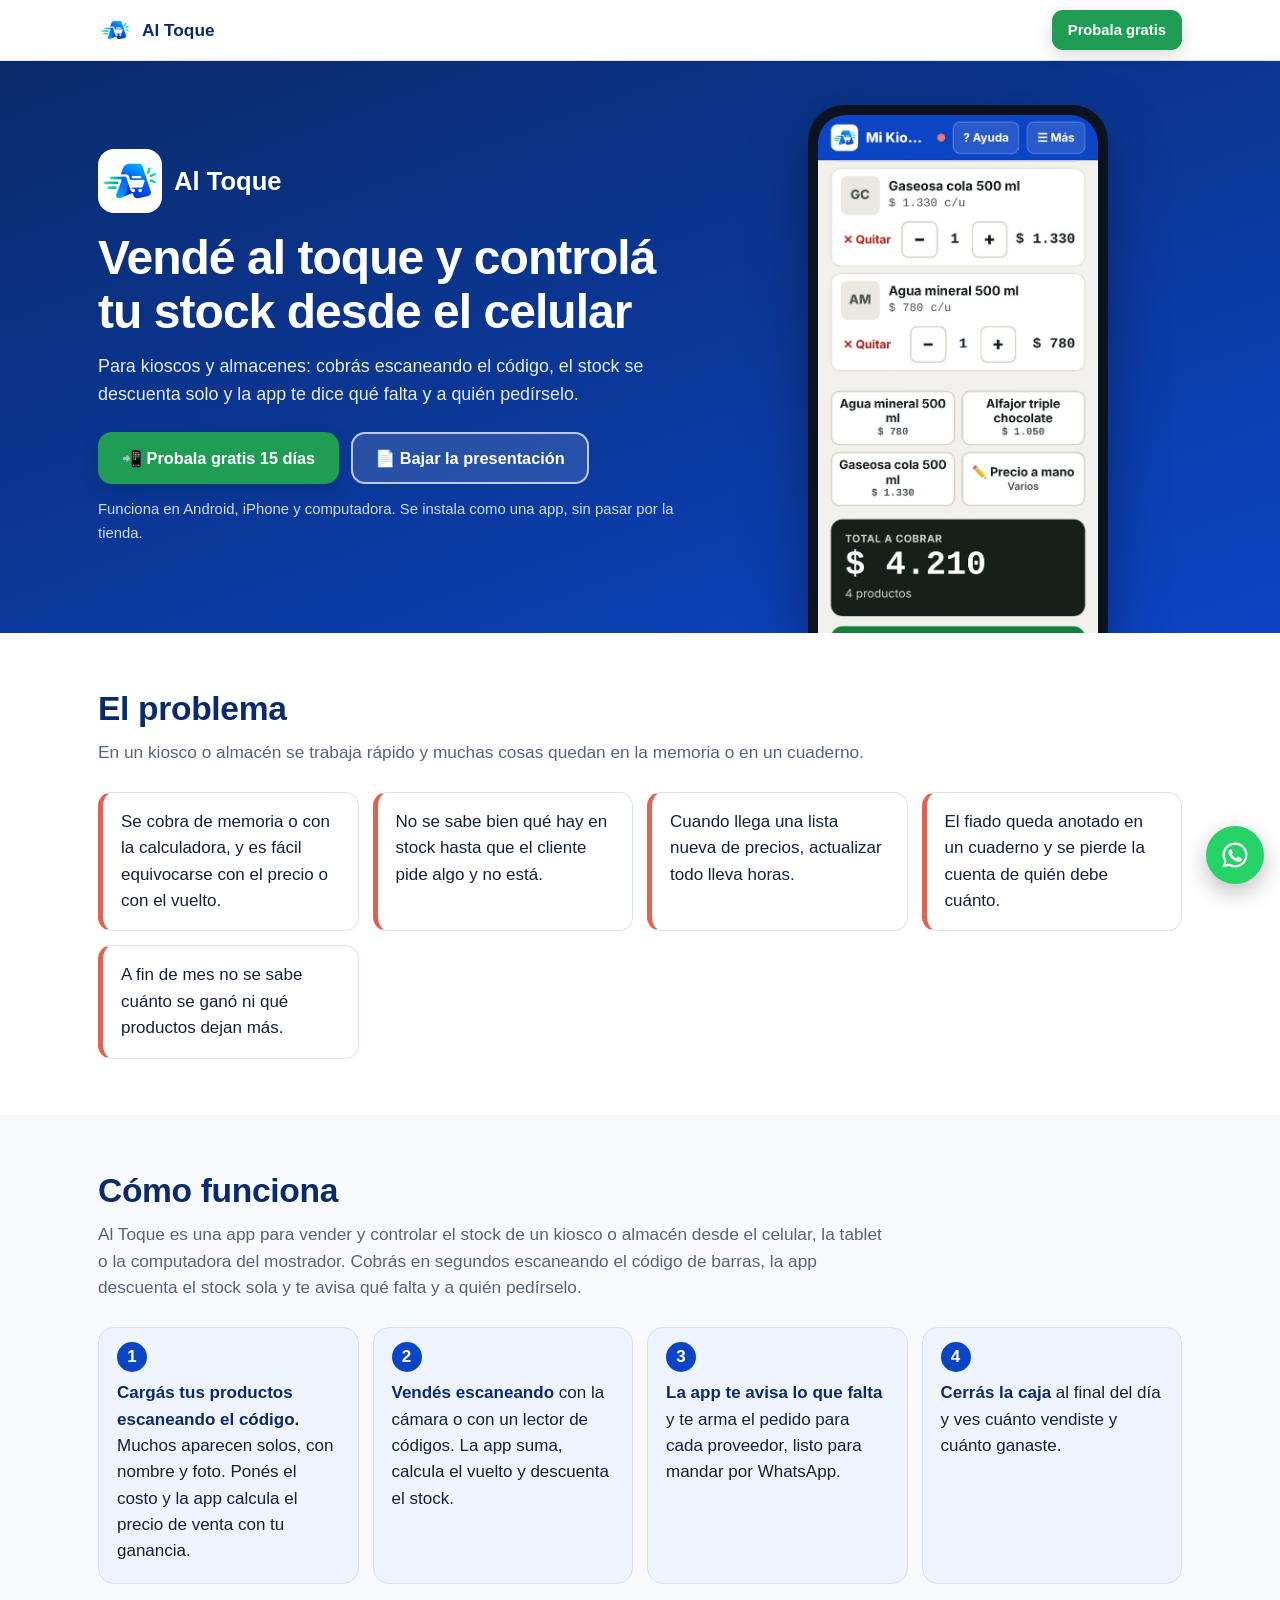
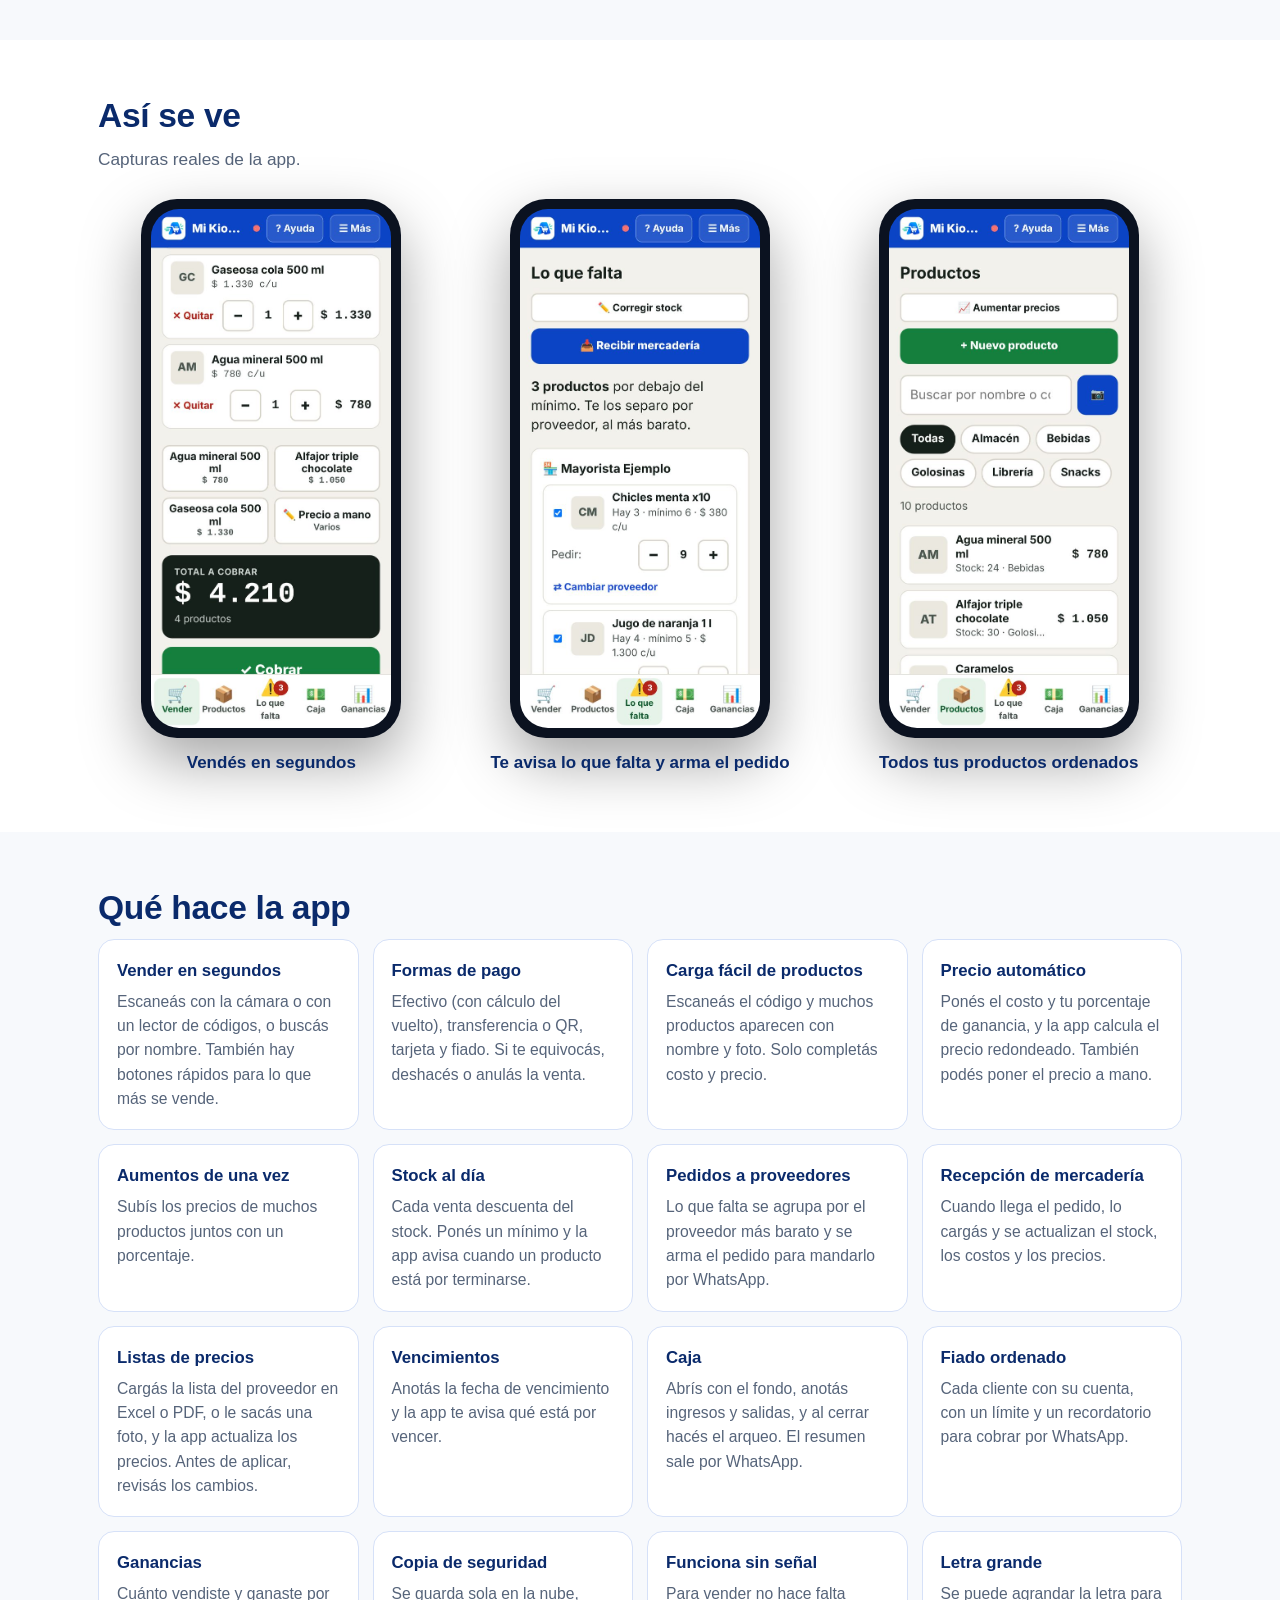
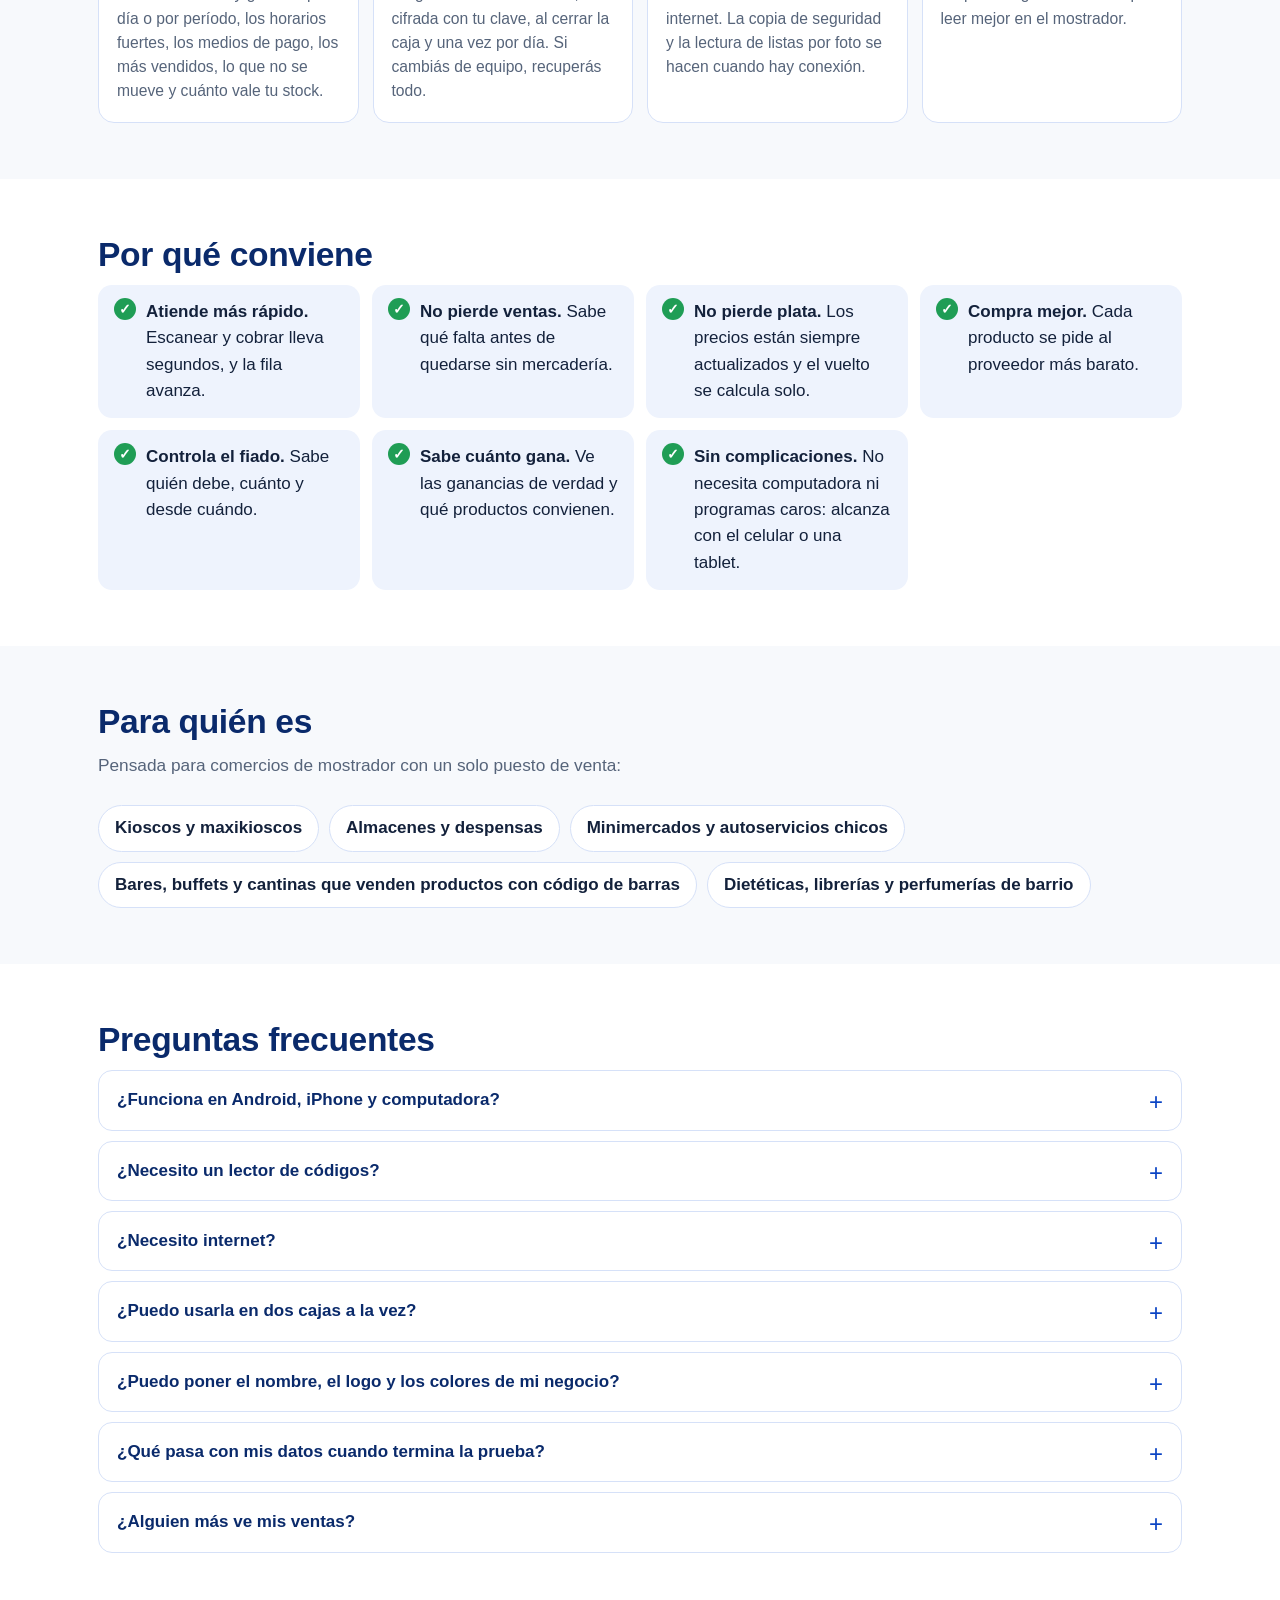
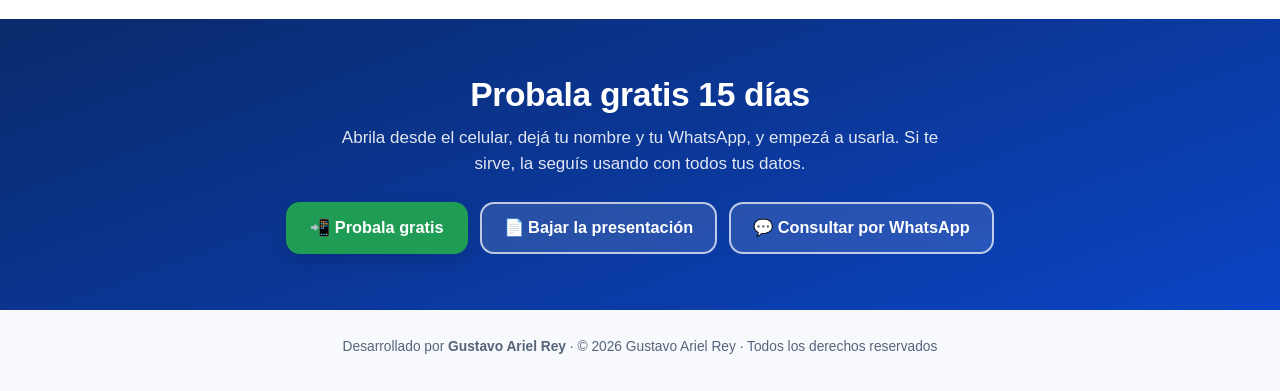
==== altoque/index.html @ 5ab52ecb "Páginas de presentación de Presupuestar, Al Toque y Cuidar+ Co-Authored-By: Claude Opus 5.5 <noreply" ====
<!doctype html>
<html lang="es-AR">
<head>
<meta charset="utf-8">
<meta name="viewport" content="width=device-width, initial-scale=1">
<title>Al Toque · Vendé al toque y controlá tu stock desde el celular</title>
<meta name="description" content="Para kioscos y almacenes: cobrás escaneando el código, el stock se descuenta solo y la app te dice qué falta y a quién pedírselo.">
<meta name="theme-color" content="#0a2a6b">
<link rel="icon" type="image/png" href="favicon.png">
<meta property="og:type" content="website">
<meta property="og:title" content="Al Toque · Vendé al toque y controlá tu stock desde el celular">
<meta property="og:description" content="Para kioscos y almacenes: cobrás escaneando el código, el stock se descuenta solo y la app te dice qué falta y a quién pedírselo. Probala gratis 15 días.">
<meta property="og:url" content="https://altoque.frcreaciones2.workers.dev/conoce/">
<meta property="og:image" content="https://altoque.frcreaciones2.workers.dev/conoce/compartir.jpg">
<meta property="og:image:width" content="1200"><meta property="og:image:height" content="630">
<meta name="twitter:card" content="summary_large_image">
<style>
:root{--c1:#0a2a6b;--c2:#0b44c4;--c3:#1f9d55;--suave:#eef3fd;--linea:#d6e1f8;--tinta:#13213b;--gris:#56647a;--fondo:#f7f9fc;--blanco:#fff}
*{box-sizing:border-box}
html{scroll-behavior:smooth}
body{margin:0;font-family:"Inter","Segoe UI",Roboto,Helvetica,Arial,sans-serif;color:var(--tinta);background:var(--fondo);line-height:1.55;font-size:17px;-webkit-text-size-adjust:100%}
img{max-width:100%;display:block}
a{color:inherit}
.ancho{max-width:1120px;margin:0 auto;padding:0 18px}
.cab{position:sticky;top:0;z-index:20;background:rgba(255,255,255,.94);backdrop-filter:saturate(1.4) blur(8px);border-bottom:1px solid var(--linea)}
.cab .ancho{display:flex;align-items:center;gap:10px;min-height:60px}
.cab img{width:34px;height:34px;border-radius:9px}
.cab b{font-size:1.08rem;color:var(--c1);flex:1}
.btn{display:inline-flex;align-items:center;justify-content:center;gap:.45rem;min-height:52px;padding:0 22px;border-radius:14px;font-weight:800;font-size:1.02rem;text-decoration:none;border:2px solid transparent;cursor:pointer;transition:transform .12s,box-shadow .12s;text-align:center}
.btn:active{transform:translateY(1px)}
.btn--ok{background:var(--c3);color:#fff;box-shadow:0 6px 18px rgba(0,0,0,.14)}
.btn--borde{background:var(--blanco);color:var(--c1);border-color:var(--c1)}
.btn--chico{min-height:40px;padding:0 14px;font-size:.92rem;border-radius:11px}
.hero{background:linear-gradient(160deg,var(--c1) 0%,var(--c2) 100%);color:#fff;overflow:hidden}
.hero .ancho{display:grid;grid-template-columns:1.15fr .85fr;gap:28px;align-items:center;padding-top:44px;padding-bottom:0}
.hero__txt{padding-bottom:44px}
.hero__logo{max-width:300px;max-height:150px;width:auto;height:auto;margin:0 0 18px;background:transparent;border-radius:14px;padding:0}
.hero__marca{display:flex;align-items:center;gap:12px;margin-bottom:18px;font-size:1.6rem;font-weight:800}
.hero__marca img{width:64px;height:64px;border-radius:16px;background:#fff}
.hero h1{font-size:clamp(1.9rem,4.6vw,3rem);line-height:1.12;margin:0 0 14px;letter-spacing:-.02em}
.hero p{font-size:1.12rem;margin:0 0 24px;color:rgba(255,255,255,.9);max-width:34em}
.hero__btns{display:flex;flex-wrap:wrap;gap:12px}
.hero .btn--borde{background:rgba(255,255,255,.12);color:#fff;border-color:rgba(255,255,255,.7)}
.hero__nota{margin-top:14px;font-size:.93rem;color:rgba(255,255,255,.82)}
.hero__tel{align-self:end;display:flex;justify-content:center}
.tel{width:min(300px,78vw);border-radius:36px;padding:10px;background:#0b1220;box-shadow:0 24px 60px rgba(0,0,0,.35)}
.tel img{border-radius:28px;width:100%;height:auto}
.hero__tel .tel{border-bottom-left-radius:0;border-bottom-right-radius:0;padding-bottom:0;margin-bottom:-2px}
.hero__tel .tel img{border-bottom-left-radius:0;border-bottom-right-radius:0;max-height:520px;object-fit:cover;object-position:top}
section{padding:56px 0}
section.alt{background:var(--blanco)}
h2{font-size:clamp(1.5rem,3.4vw,2.1rem);line-height:1.2;margin:0 0 10px;color:var(--c1);letter-spacing:-.01em}
.lead{color:var(--gris);font-size:1.08rem;margin:0 0 26px;max-width:46em}
.problema{display:grid;grid-template-columns:repeat(auto-fit,minmax(240px,1fr));gap:14px;margin:0;padding:0;list-style:none}
.problema li{background:var(--blanco);border:1px solid var(--linea);border-left:5px solid #e0624f;border-radius:14px;padding:16px 18px}
.pasos{list-style:none;margin:0;padding:0;display:grid;grid-template-columns:repeat(auto-fit,minmax(230px,1fr));gap:14px;counter-reset:p}
.pasos li{counter-increment:p;background:var(--suave);border:1px solid var(--linea);border-radius:16px;padding:52px 18px 18px;position:relative}
.pasos li::before{content:counter(p);position:absolute;left:18px;top:14px;width:30px;height:30px;border-radius:50%;background:var(--c2);color:#fff;font-weight:800;display:grid;place-items:center}
.pasos strong{color:var(--c1)}
.galeria{display:grid;grid-template-columns:repeat(3,1fr);gap:22px;align-items:start}
.g{margin:0;text-align:center}
.g .tel{width:100%;max-width:260px;margin:0 auto}
.g .hoja{background:#fff;border-radius:10px;box-shadow:0 14px 40px rgba(11,37,69,.18);overflow:hidden;border:1px solid var(--linea)}
.g figcaption{margin-top:12px;font-weight:700;color:var(--c1)}
.funcs{display:grid;grid-template-columns:repeat(auto-fill,minmax(250px,1fr));gap:14px}
.f{background:var(--blanco);border:1px solid var(--linea);border-radius:16px;padding:18px}
.f h3{margin:0 0 6px;font-size:1.05rem;color:var(--c1)}
.f p{margin:0;color:var(--gris);font-size:.98rem}
.ventajas{list-style:none;padding:0;margin:0;display:grid;grid-template-columns:repeat(auto-fit,minmax(260px,1fr));gap:12px}
.ventajas li{padding:14px 16px 14px 48px;position:relative;background:var(--suave);border-radius:14px}
.ventajas li::before{content:"✓";position:absolute;left:16px;top:13px;width:22px;height:22px;border-radius:50%;background:var(--c3);color:#fff;font-weight:900;font-size:.85rem;display:grid;place-items:center}
.chips{display:flex;flex-wrap:wrap;gap:10px;margin:0;padding:0;list-style:none}
.chips li{background:var(--blanco);border:1.5px solid var(--linea);border-radius:999px;padding:9px 16px;font-weight:600}
details{background:var(--blanco);border:1px solid var(--linea);border-radius:14px;margin-bottom:10px}
summary{cursor:pointer;padding:16px 18px;font-weight:700;color:var(--c1);list-style:none;position:relative;padding-right:46px}
summary::-webkit-details-marker{display:none}
summary::after{content:"+";position:absolute;right:18px;top:12px;font-size:1.5rem;color:var(--c2);font-weight:400}
details[open] summary::after{content:"–"}
details p{margin:0;padding:0 18px 16px;color:var(--gris)}
.final{background:linear-gradient(160deg,var(--c1),var(--c2));color:#fff;text-align:center}
.final h2{color:#fff}
.final p{color:rgba(255,255,255,.88);margin:0 auto 24px;max-width:36em}
.final .hero__btns{justify-content:center}
.final .btn--borde{background:rgba(255,255,255,.12);color:#fff;border-color:rgba(255,255,255,.7)}
footer{padding:26px 0 34px;text-align:center;font-size:.86rem;color:var(--gris)}
.flotante{position:fixed;right:16px;bottom:16px;z-index:30;width:58px;height:58px;border-radius:50%;background:#25d366;display:grid;place-items:center;box-shadow:0 8px 22px rgba(0,0,0,.25)}
.flotante svg{width:30px;height:30px;fill:#fff}
@media (max-width:860px){
  .hero .ancho{grid-template-columns:1fr;padding-top:30px}
  .hero__txt{padding-bottom:6px}
  .galeria{grid-template-columns:1fr;max-width:340px;margin:0 auto}
  .hero__btns .btn{flex:1 1 100%}
  section{padding:44px 0}
}
</style>
</head>
<body>
<header class="cab"><div class="ancho"><img src="icon-192.png" alt="" width="34" height="34"><b>Al Toque</b><a class="btn btn--ok btn--chico" href="https://altoque.frcreaciones2.workers.dev/?p=AUFNS">Probala gratis</a></div></header>

<div class="hero"><div class="ancho">
  <div class="hero__txt">
    <div class="hero__marca"><img src="icon-512.png" alt="" width="64" height="64"><span>Al Toque</span></div>
    <h1>Vendé al toque y controlá tu stock desde el celular</h1>
    <p>Para kioscos y almacenes: cobrás escaneando el código, el stock se descuenta solo y la app te dice qué falta y a quién pedírselo.</p>
    <div class="hero__btns">
      <a class="btn btn--ok" href="https://altoque.frcreaciones2.workers.dev/?p=AUFNS">📲 Probala gratis 15 días</a>
      <a class="btn btn--borde" href="Al-Toque-Presentacion.pdf" download>📄 Bajar la presentación</a>
    </div>
    <div class="hero__nota">Funciona en Android, iPhone y computadora. Se instala como una app, sin pasar por la tienda.</div>
  </div>
  <div class="hero__tel"><div class="tel"><img src="captura-1.jpg" alt="Vendés en segundos" width="585" height="1266"></div></div>
</div></div>

<section class="alt"><div class="ancho">
  <h2>El problema</h2>
  <p class="lead">En un kiosco o almacén se trabaja rápido y muchas cosas quedan en la memoria o en un cuaderno.</p>
  <ul class="problema"><li>Se cobra de memoria o con la calculadora, y es fácil equivocarse con el precio o con el vuelto.</li><li>No se sabe bien qué hay en stock hasta que el cliente pide algo y no está.</li><li>Cuando llega una lista nueva de precios, actualizar todo lleva horas.</li><li>El fiado queda anotado en un cuaderno y se pierde la cuenta de quién debe cuánto.</li><li>A fin de mes no se sabe cuánto se ganó ni qué productos dejan más.</li></ul>
</div></section>

<section><div class="ancho">
  <h2>Cómo funciona</h2>
  <p class="lead">Al Toque es una app para vender y controlar el stock de un kiosco o almacén desde el celular, la tablet o la computadora del mostrador. Cobrás en segundos escaneando el código de barras, la app descuenta el stock sola y te avisa qué falta y a quién pedírselo.</p>
  <ol class="pasos"><li><strong>Cargás tus productos escaneando el código.</strong> Muchos aparecen solos, con nombre y foto. Ponés el costo y la app calcula el precio de venta con tu ganancia.</li><li><strong>Vendés escaneando</strong> con la cámara o con un lector de códigos. La app suma, calcula el vuelto y descuenta el stock.</li><li><strong>La app te avisa lo que falta</strong> y te arma el pedido para cada proveedor, listo para mandar por WhatsApp.</li><li><strong>Cerrás la caja</strong> al final del día y ves cuánto vendiste y cuánto ganaste.</li></ol>
</div></section>

<section class="alt"><div class="ancho">
  <h2>Así se ve</h2>
  <p class="lead">Capturas reales de la app.</p>
  <div class="galeria"><figure class="g g--tel"><div class="tel"><img src="captura-1.jpg" alt="Vendés en segundos" loading="lazy"></div><figcaption>Vendés en segundos</figcaption></figure><figure class="g g--tel"><div class="tel"><img src="captura-2.jpg" alt="Te avisa lo que falta y arma el pedido" loading="lazy"></div><figcaption>Te avisa lo que falta y arma el pedido</figcaption></figure><figure class="g g--tel"><div class="tel"><img src="captura-3.jpg" alt="Todos tus productos ordenados" loading="lazy"></div><figcaption>Todos tus productos ordenados</figcaption></figure></div>
</div></section>

<section><div class="ancho">
  <h2>Qué hace la app</h2>
  <div class="funcs"><div class="f"><h3>Vender en segundos</h3><p>Escaneás con la cámara o con un lector de códigos, o buscás por nombre. También hay botones rápidos para lo que más se vende.</p></div><div class="f"><h3>Formas de pago</h3><p>Efectivo (con cálculo del vuelto), transferencia o QR, tarjeta y fiado. Si te equivocás, deshacés o anulás la venta.</p></div><div class="f"><h3>Carga fácil de productos</h3><p>Escaneás el código y muchos productos aparecen con nombre y foto. Solo completás costo y precio.</p></div><div class="f"><h3>Precio automático</h3><p>Ponés el costo y tu porcentaje de ganancia, y la app calcula el precio redondeado. También podés poner el precio a mano.</p></div><div class="f"><h3>Aumentos de una vez</h3><p>Subís los precios de muchos productos juntos con un porcentaje.</p></div><div class="f"><h3>Stock al día</h3><p>Cada venta descuenta del stock. Ponés un mínimo y la app avisa cuando un producto está por terminarse.</p></div><div class="f"><h3>Pedidos a proveedores</h3><p>Lo que falta se agrupa por el proveedor más barato y se arma el pedido para mandarlo por WhatsApp.</p></div><div class="f"><h3>Recepción de mercadería</h3><p>Cuando llega el pedido, lo cargás y se actualizan el stock, los costos y los precios.</p></div><div class="f"><h3>Listas de precios</h3><p>Cargás la lista del proveedor en Excel o PDF, o le sacás una foto, y la app actualiza los precios. Antes de aplicar, revisás los cambios.</p></div><div class="f"><h3>Vencimientos</h3><p>Anotás la fecha de vencimiento y la app te avisa qué está por vencer.</p></div><div class="f"><h3>Caja</h3><p>Abrís con el fondo, anotás ingresos y salidas, y al cerrar hacés el arqueo. El resumen sale por WhatsApp.</p></div><div class="f"><h3>Fiado ordenado</h3><p>Cada cliente con su cuenta, con un límite y un recordatorio para cobrar por WhatsApp.</p></div><div class="f"><h3>Ganancias</h3><p>Cuánto vendiste y ganaste por día o por período, los horarios fuertes, los medios de pago, los más vendidos, lo que no se mueve y cuánto vale tu stock.</p></div><div class="f"><h3>Copia de seguridad</h3><p>Se guarda sola en la nube, cifrada con tu clave, al cerrar la caja y una vez por día. Si cambiás de equipo, recuperás todo.</p></div><div class="f"><h3>Funciona sin señal</h3><p>Para vender no hace falta internet. La copia de seguridad y la lectura de listas por foto se hacen cuando hay conexión.</p></div><div class="f"><h3>Letra grande</h3><p>Se puede agrandar la letra para leer mejor en el mostrador.</p></div></div>
</div></section>

<section class="alt"><div class="ancho">
  <h2>Por qué conviene</h2>
  <ul class="ventajas"><li><strong>Atiende más rápido.</strong> Escanear y cobrar lleva segundos, y la fila avanza.</li><li><strong>No pierde ventas.</strong> Sabe qué falta antes de quedarse sin mercadería.</li><li><strong>No pierde plata.</strong> Los precios están siempre actualizados y el vuelto se calcula solo.</li><li><strong>Compra mejor.</strong> Cada producto se pide al proveedor más barato.</li><li><strong>Controla el fiado.</strong> Sabe quién debe, cuánto y desde cuándo.</li><li><strong>Sabe cuánto gana.</strong> Ve las ganancias de verdad y qué productos convienen.</li><li><strong>Sin complicaciones.</strong> No necesita computadora ni programas caros: alcanza con el celular o una tablet.</li></ul>
</div></section>

<section><div class="ancho">
  <h2>Para quién es</h2>
  <p class="lead">Pensada para comercios de mostrador con un solo puesto de venta:</p>
  <ul class="chips"><li>Kioscos y maxikioscos</li><li>Almacenes y despensas</li><li>Minimercados y autoservicios chicos</li><li>Bares, buffets y cantinas que venden productos con código de barras</li><li>Dietéticas, librerías y perfumerías de barrio</li></ul>
</div></section>

<section class="alt"><div class="ancho">
  <h2>Preguntas frecuentes</h2>
  <details><summary>¿Funciona en Android, iPhone y computadora?</summary><p>Sí. Se abre desde el navegador y se instala con su ícono, sin pasar por la tienda de aplicaciones.</p></details><details><summary>¿Necesito un lector de códigos?</summary><p>No. Se puede escanear con la cámara del teléfono. Si tenés un lector USB o Bluetooth, también funciona.</p></details><details><summary>¿Necesito internet?</summary><p>Para vender, no. Para la copia de seguridad y para leer listas de precios por foto, sí.</p></details><details><summary>¿Puedo usarla en dos cajas a la vez?</summary><p>Por ahora está pensada para un solo equipo por comercio.</p></details><details><summary>¿Puedo poner el nombre, el logo y los colores de mi negocio?</summary><p>Sí. La versión para tu comercio lleva tu nombre, tu logo y tus colores.</p></details><details><summary>¿Qué pasa con mis datos cuando termina la prueba?</summary><p>Quedan guardados. Cuando tengas tu versión, seguís donde estabas.</p></details><details><summary>¿Alguien más ve mis ventas?</summary><p>No. Los datos quedan en tu equipo, y la copia en la nube está cifrada con tu clave: nadie más la puede leer.</p></details>
</div></section>

<section class="final"><div class="ancho">
  <h2>Probala gratis 15 días</h2>
  <p>Abrila desde el celular, dejá tu nombre y tu WhatsApp, y empezá a usarla. Si te sirve, la seguís usando con todos tus datos.</p>
  <div class="hero__btns">
    <a class="btn btn--ok" href="https://altoque.frcreaciones2.workers.dev/?p=AUFNS">📲 Probala gratis</a>
    <a class="btn btn--borde" href="Al-Toque-Presentacion.pdf" download>📄 Bajar la presentación</a>
    <a class="btn btn--borde" href="https://wa.me/5492213506378?text=Hola,%20quiero%20saber%20más%20de%20Al%20Toque." target="_blank" rel="noopener">💬 Consultar por WhatsApp</a>
  </div>
</div></section>

<footer><div class="ancho">Desarrollado por <strong>Gustavo Ariel Rey</strong> · © 2026 Gustavo Ariel Rey · Todos los derechos reservados</div></footer>
<a class="flotante" href="https://wa.me/5492213506378?text=Hola,%20quiero%20saber%20más%20de%20Al%20Toque." target="_blank" rel="noopener" aria-label="Consultar por WhatsApp"><svg viewBox="0 0 24 24" aria-hidden="true"><path d="M12 2a10 10 0 0 0-8.6 15.1L2 22l5-1.3A10 10 0 1 0 12 2zm0 18.2a8.2 8.2 0 0 1-4.2-1.2l-.3-.2-3 .8.8-2.9-.2-.3A8.2 8.2 0 1 1 12 20.2zm4.5-6.1c-.2-.1-1.5-.7-1.7-.8-.2-.1-.4-.1-.6.1l-.8 1c-.1.2-.3.2-.5.1a6.7 6.7 0 0 1-3.3-2.9c-.2-.4.2-.4.7-1.3.1-.2 0-.3 0-.4l-.8-1.9c-.2-.5-.4-.4-.6-.4h-.5a1 1 0 0 0-.7.3 3 3 0 0 0-.9 2.2 5.2 5.2 0 0 0 1.1 2.7 11.8 11.8 0 0 0 4.5 4c1.7.7 2.3.8 3.2.6.5-.1 1.5-.6 1.7-1.2.2-.6.2-1.1.2-1.2-.1-.1-.3-.2-.5-.3z"/></svg></a>
</body>
</html>
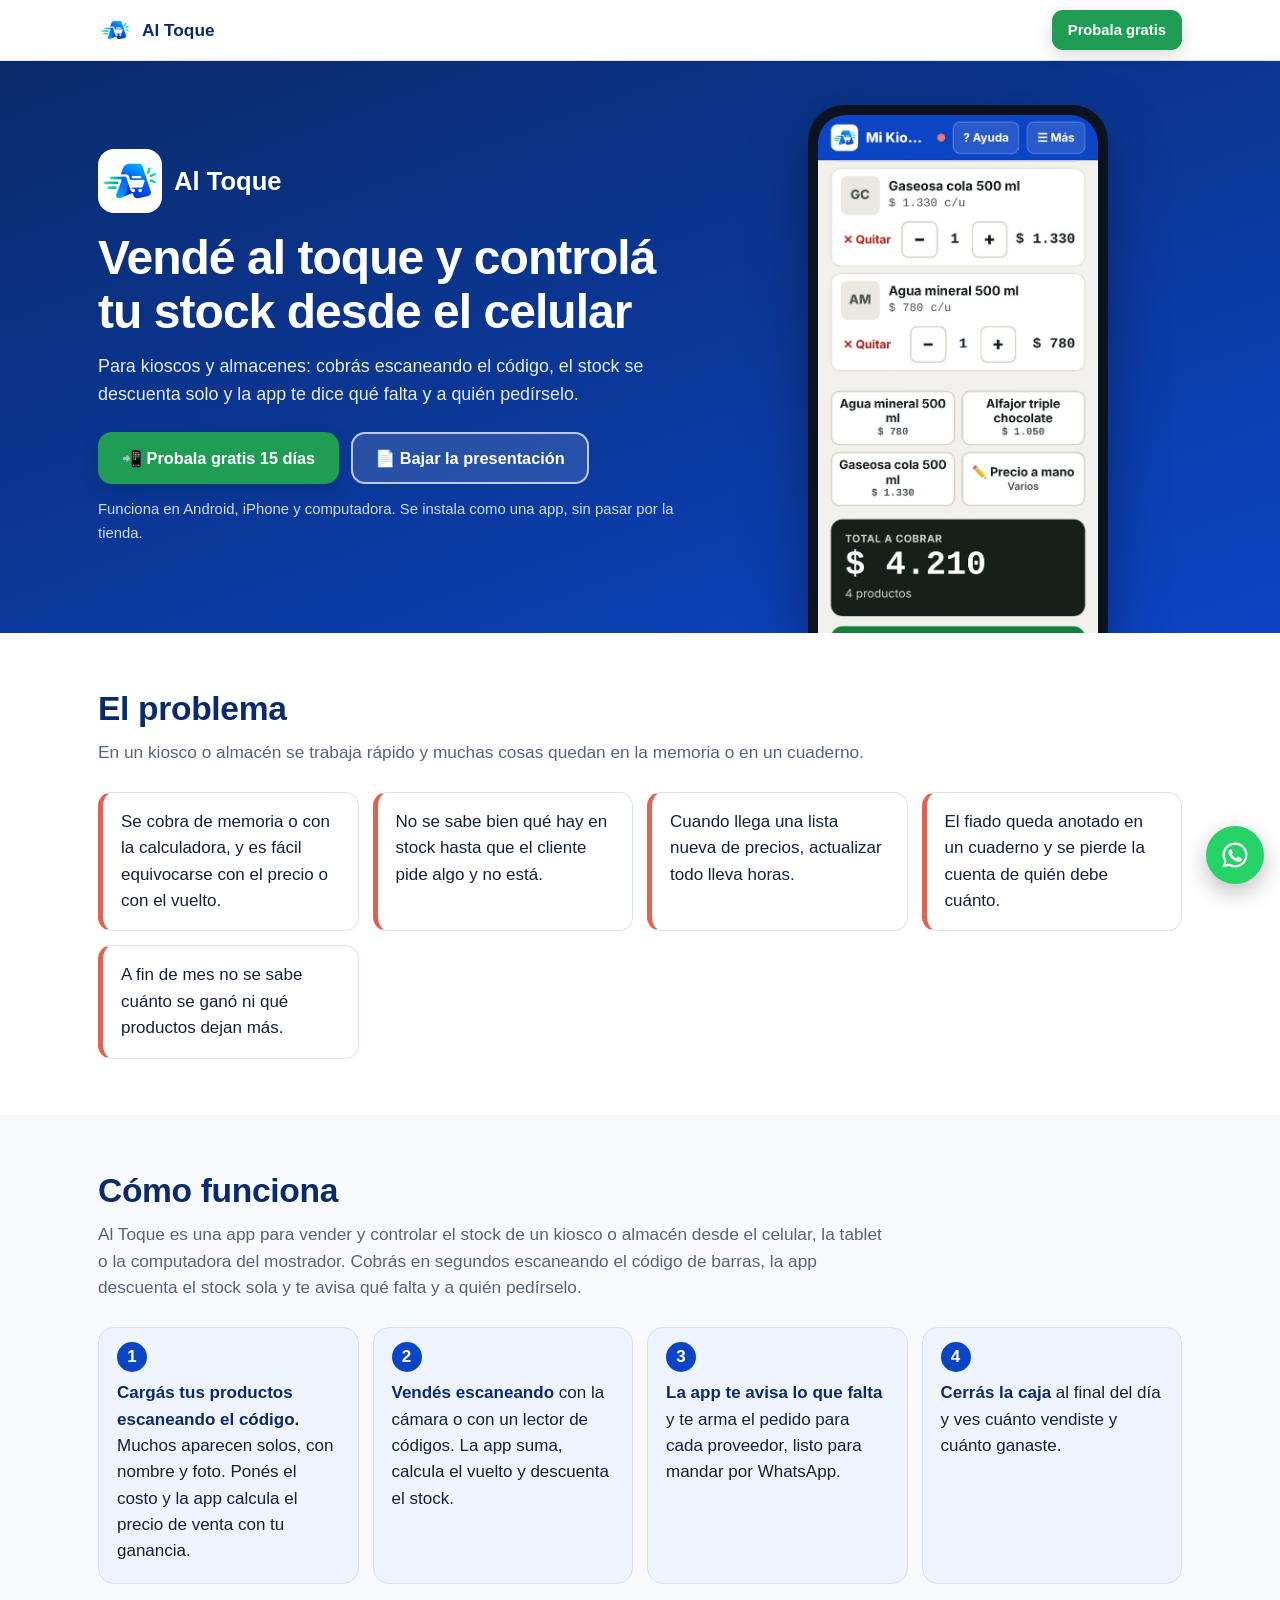
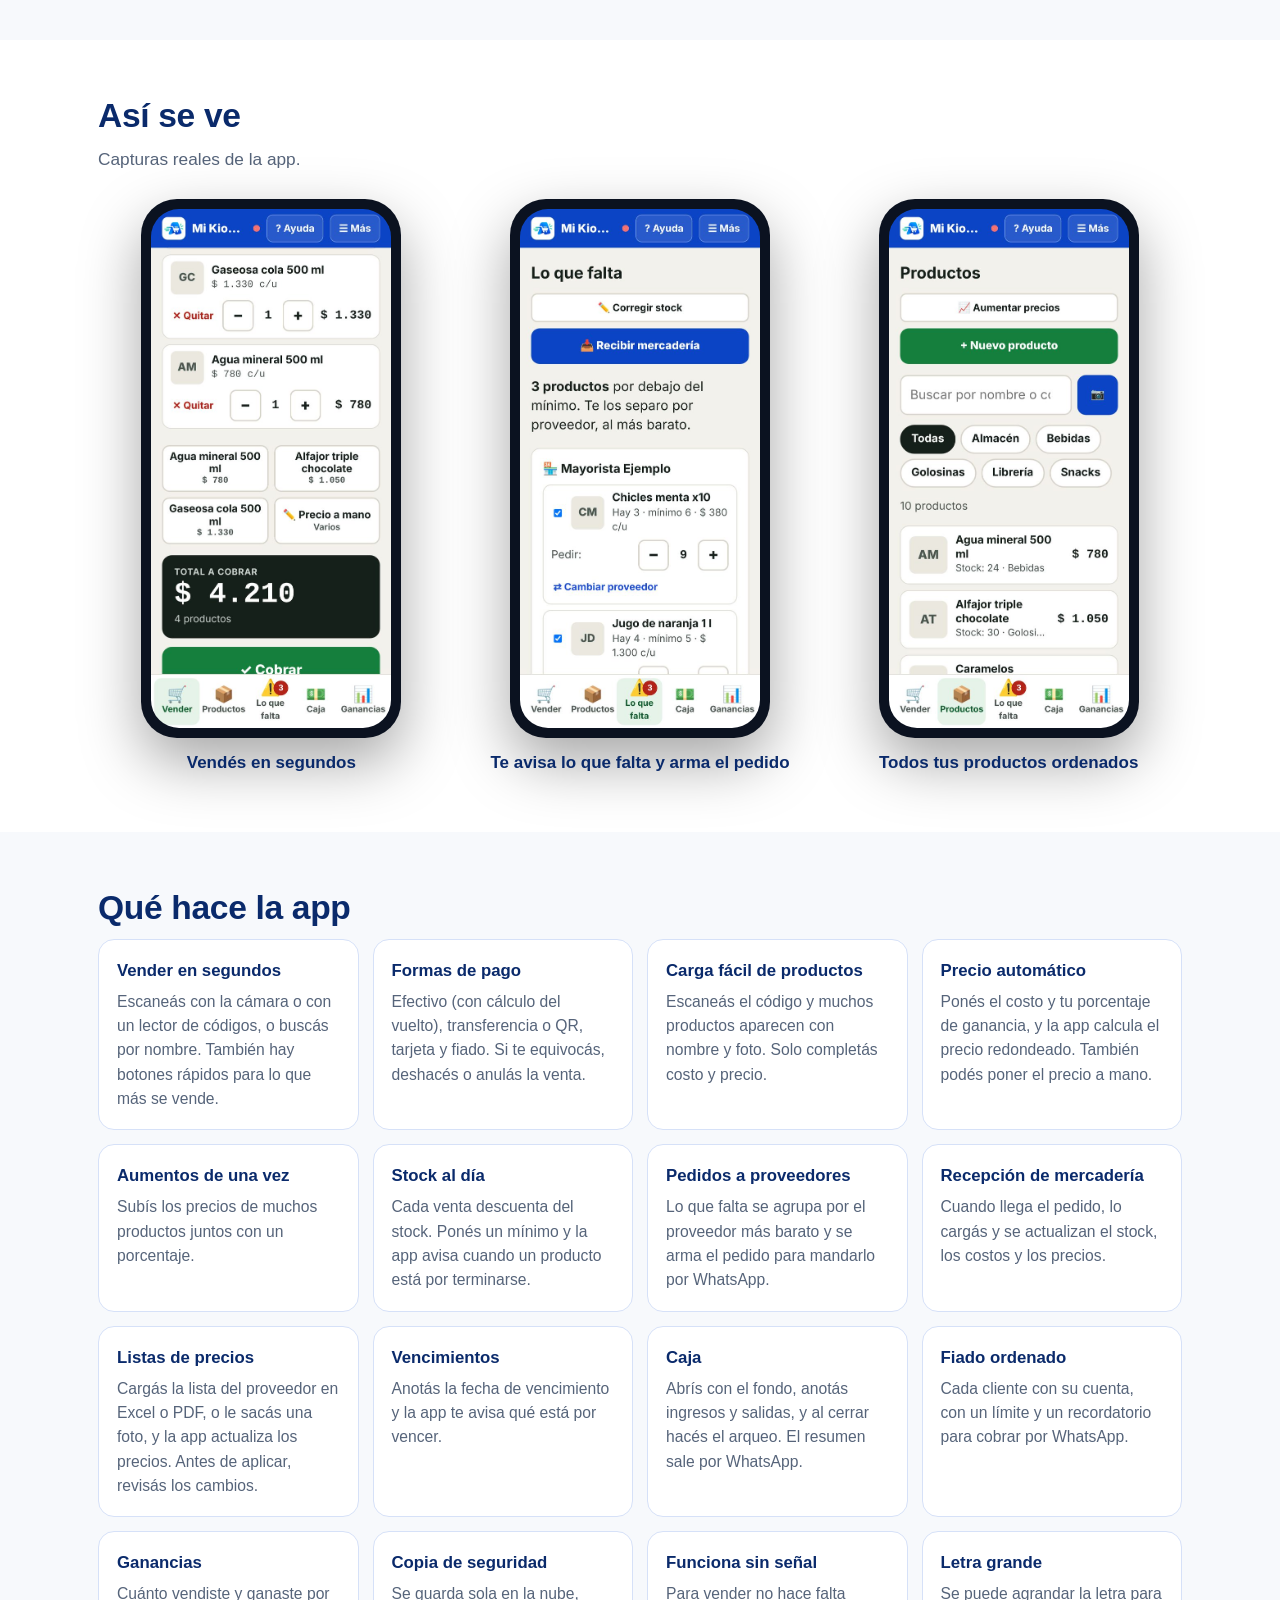
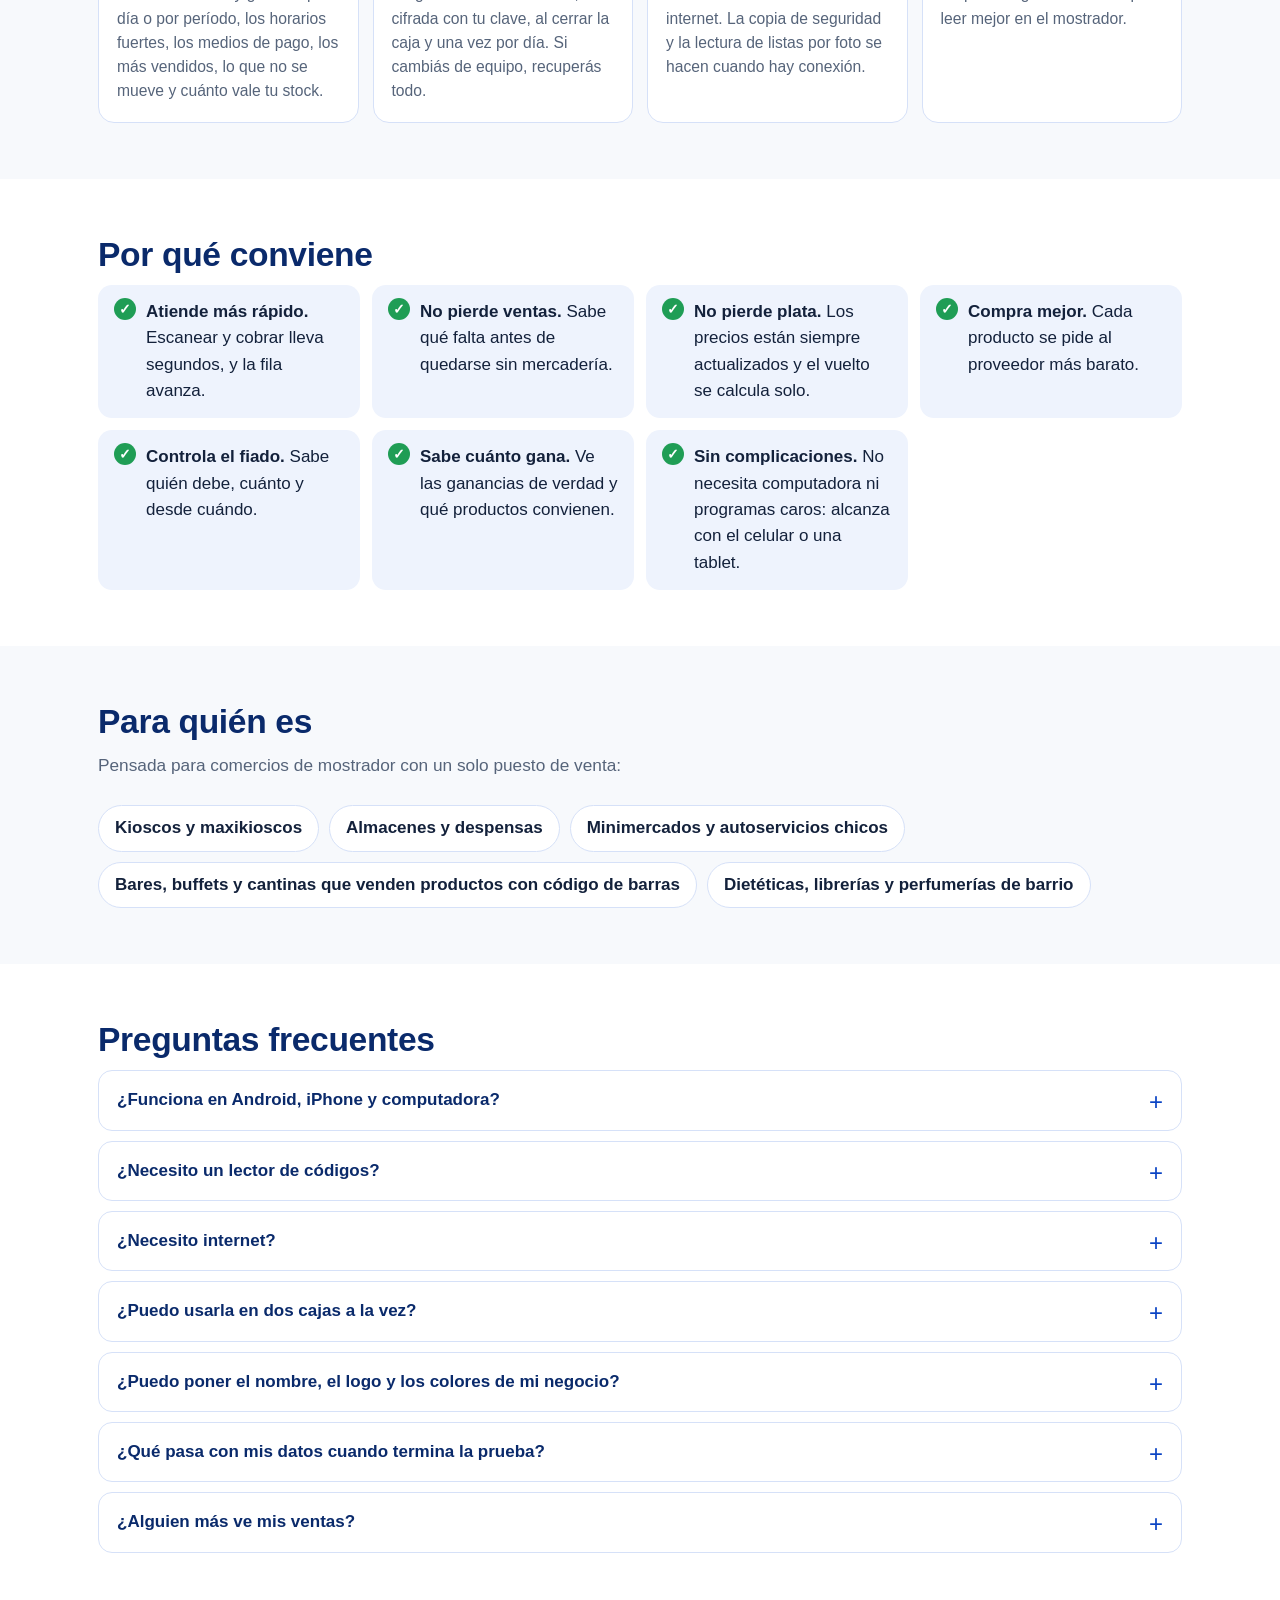
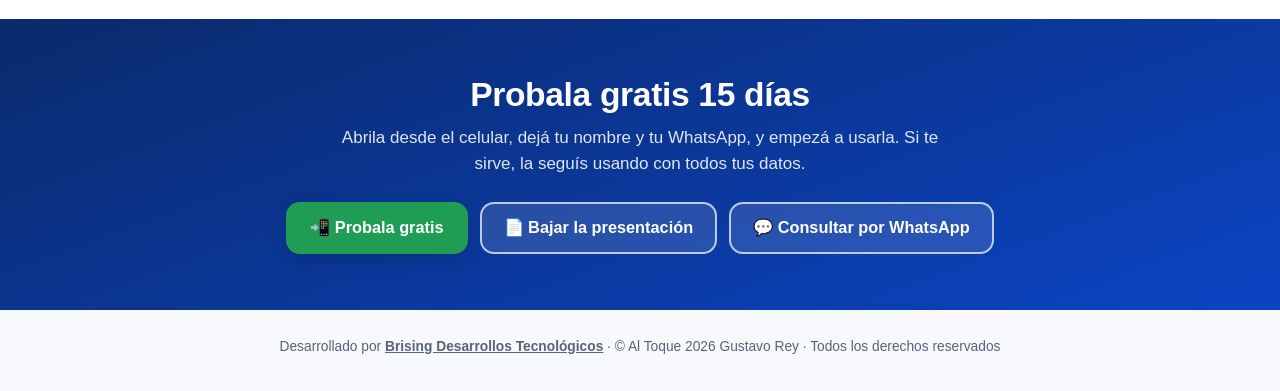
==== commit 7b56cd58: "Pie: Desarrollado por Brising Desarrollos Tecnológicos (con enlace a brising.pages.dev) Co-Authored-" ====
--- a/altoque/index.html
+++ b/altoque/index.html
@@ -10,8 +10,8 @@
 <meta property="og:type" content="website">
 <meta property="og:title" content="Al Toque · Vendé al toque y controlá tu stock desde el celular">
 <meta property="og:description" content="Para kioscos y almacenes: cobrás escaneando el código, el stock se descuenta solo y la app te dice qué falta y a quién pedírselo. Probala gratis 15 días.">
-<meta property="og:url" content="https://altoque.frcreaciones2.workers.dev/conoce/">
-<meta property="og:image" content="https://altoque.frcreaciones2.workers.dev/conoce/compartir.jpg">
+<meta property="og:url" content="https://altoque.pages.dev/">
+<meta property="og:image" content="https://altoque.pages.dev/compartir.jpg">
 <meta property="og:image:width" content="1200"><meta property="og:image:height" content="630">
 <meta name="twitter:card" content="summary_large_image">
 <style>
@@ -160,7 +160,7 @@
   </div>
 </div></section>
 
-<footer><div class="ancho">Desarrollado por <strong>Gustavo Ariel Rey</strong> · © 2026 Gustavo Ariel Rey · Todos los derechos reservados</div></footer>
+<footer><div class="ancho">Desarrollado por <a href="https://brising.pages.dev" target="_blank" rel="noopener" style="color:inherit"><strong>Brising Desarrollos Tecnológicos</strong></a> · © Al Toque 2026 Gustavo Rey · Todos los derechos reservados</div></footer>
 <a class="flotante" href="https://wa.me/5492213506378?text=Hola,%20quiero%20saber%20más%20de%20Al%20Toque." target="_blank" rel="noopener" aria-label="Consultar por WhatsApp"><svg viewBox="0 0 24 24" aria-hidden="true"><path d="M12 2a10 10 0 0 0-8.6 15.1L2 22l5-1.3A10 10 0 1 0 12 2zm0 18.2a8.2 8.2 0 0 1-4.2-1.2l-.3-.2-3 .8.8-2.9-.2-.3A8.2 8.2 0 1 1 12 20.2zm4.5-6.1c-.2-.1-1.5-.7-1.7-.8-.2-.1-.4-.1-.6.1l-.8 1c-.1.2-.3.2-.5.1a6.7 6.7 0 0 1-3.3-2.9c-.2-.4.2-.4.7-1.3.1-.2 0-.3 0-.4l-.8-1.9c-.2-.5-.4-.4-.6-.4h-.5a1 1 0 0 0-.7.3 3 3 0 0 0-.9 2.2 5.2 5.2 0 0 0 1.1 2.7 11.8 11.8 0 0 0 4.5 4c1.7.7 2.3.8 3.2.6.5-.1 1.5-.6 1.7-1.2.2-.6.2-1.1.2-1.2-.1-.1-.3-.2-.5-.3z"/></svg></a>
 </body>
 </html>
